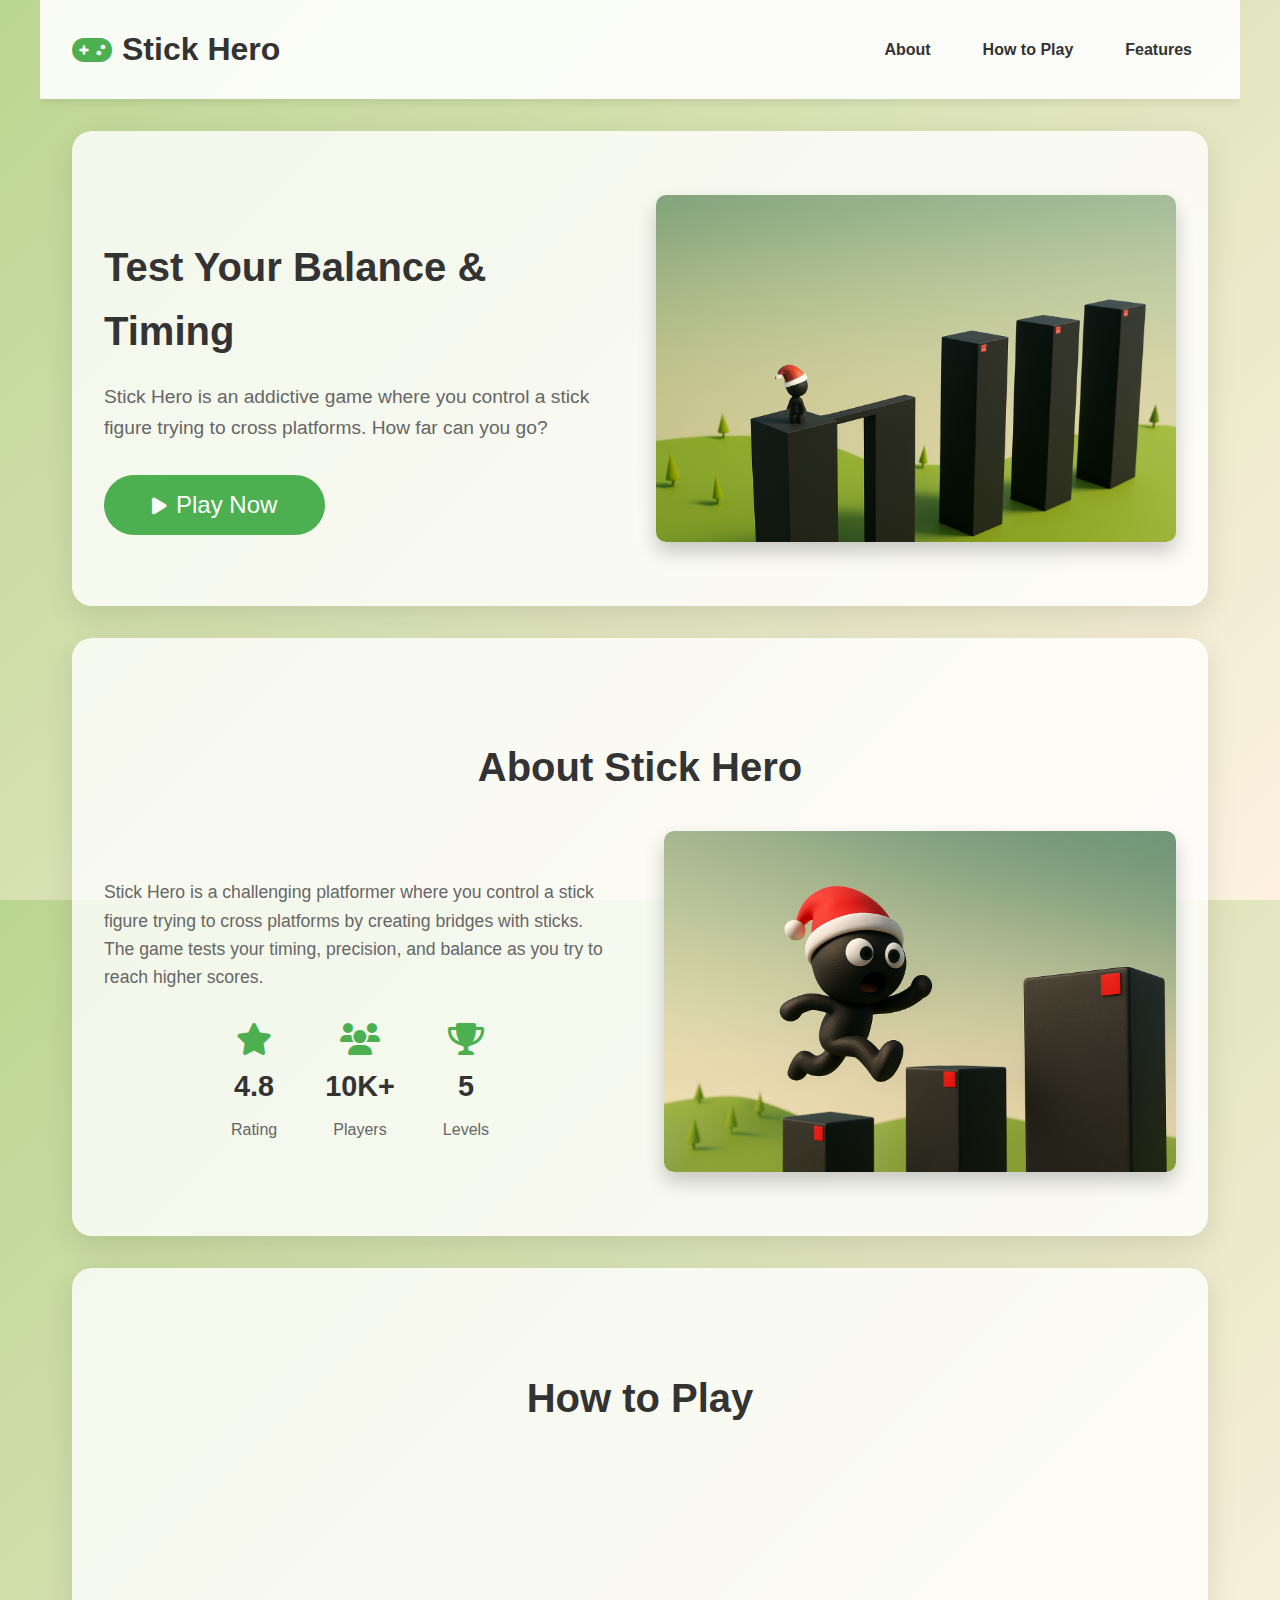
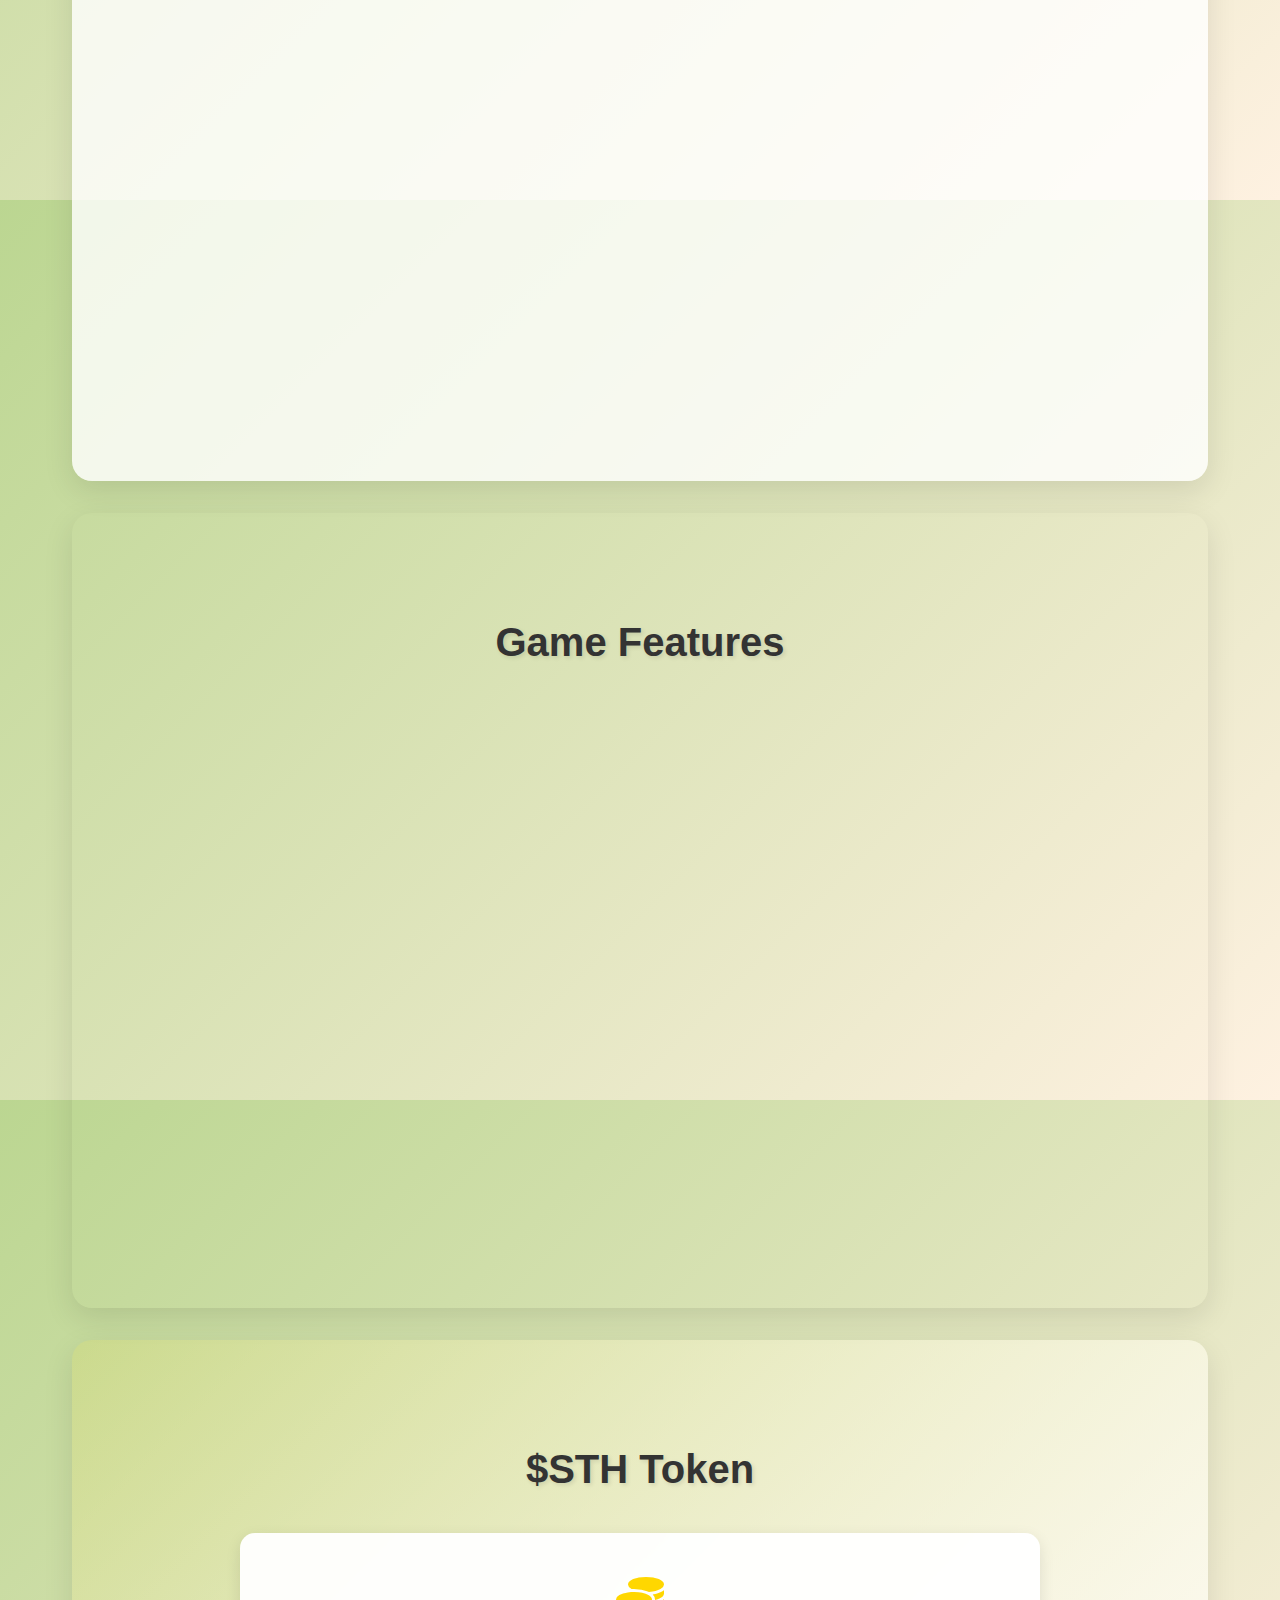
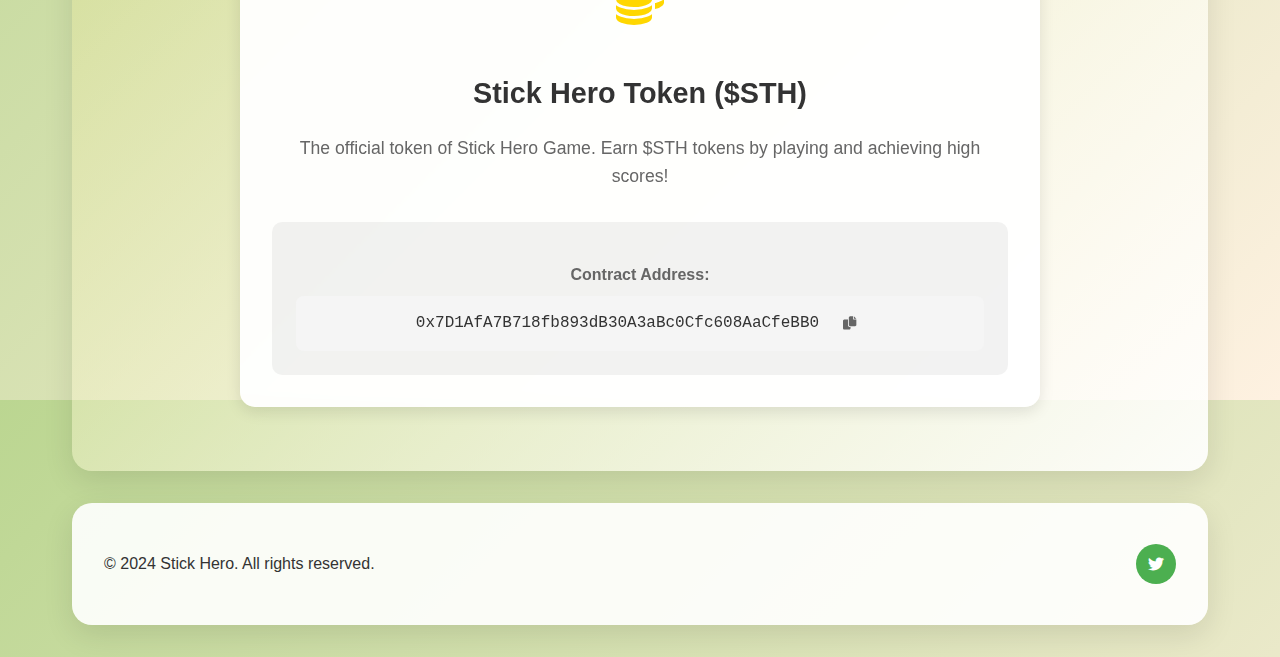
==== index.html @ daa352b5 "first commit" ====
<!DOCTYPE html>
<html lang="en">
<head>
    <meta charset="UTF-8">
    <meta name="viewport" content="width=device-width, initial-scale=1.0">
    <title>Stick Hero Game</title>
    <link rel="stylesheet" href="styles.css">
    <link rel="stylesheet" href="https://cdnjs.cloudflare.com/ajax/libs/font-awesome/6.0.0-beta3/css/all.min.css">
</head>
<body>
    <div class="landing-container">
        <header class="game-header">
            <div class="logo">
                <i class="fas fa-gamepad"></i>
                <h1>Stick Hero</h1>
            </div>
            <nav class="main-nav">
                <a href="#about" class="nav-link">About</a>
                <a href="#how-to-play" class="nav-link">How to Play</a>
                <a href="#features" class="nav-link">Features</a>
            </nav>
        </header>

        <section class="hero-section">
            <div class="hero-content">
                <h2>Test Your Balance & Timing</h2>
                <p>Stick Hero is an addictive game where you control a stick figure trying to cross platforms. How far can you go?</p>
                <button id="start-game" class="play-button">
                    <i class="fas fa-play"></i> Play Now
                </button>
            </div>
            <div class="hero-image">
                <img src="ChatGPT Image Apr 5, 2025 at 10_24_57 AM.png" alt="Stick Hero Game Preview">
            </div>
        </section>

        <section id="about" class="about-section">
            <h2>About Stick Hero</h2>
            <div class="about-content">
                <div class="about-text">
                    <p>Stick Hero is a challenging platformer where you control a stick figure trying to cross platforms by creating bridges with sticks. The game tests your timing, precision, and balance as you try to reach higher scores.</p>
                    <div class="stats-container">
                        <div class="stat-item">
                            <i class="fas fa-star"></i>
                            <span class="stat-value">4.8</span>
                            <span class="stat-label">Rating</span>
                        </div>
                        <div class="stat-item">
                            <i class="fas fa-users"></i>
                            <span class="stat-value">10K+</span>
                            <span class="stat-label">Players</span>
                        </div>
                        <div class="stat-item">
                            <i class="fas fa-trophy"></i>
                            <span class="stat-value">5</span>
                            <span class="stat-label">Levels</span>
                        </div>
                    </div>
                </div>
                <div class="about-image">
                    <img src="ChatGPT Image Apr 5, 2025 at 10_31_56 AM.png" alt="Stick Hero Game Action">
                </div>
            </div>
        </section>

        <section id="how-to-play" class="how-to-play-section">
            <h2>How to Play</h2>
            <div class="instructions-container">
                <div class="instruction-card">
                    <div class="instruction-icon"><i class="fas fa-mouse-pointer"></i></div>
                    <h3>Hold to Stretch</h3>
                    <p>Press and hold the mouse button to stretch out a stick</p>
                </div>
                <div class="instruction-card">
                    <div class="instruction-icon"><i class="fas fa-mouse-pointer"></i></div>
                    <h3>Release to Fall</h3>
                    <p>Release the mouse button to make the stick fall</p>
                </div>
                <div class="instruction-card">
                    <div class="instruction-icon"><i class="fas fa-bullseye"></i></div>
                    <h3>Land Perfectly</h3>
                    <p>Land in the red area for double points!</p>
                </div>
                <div class="instruction-card">
                    <div class="instruction-icon"><i class="fas fa-exclamation-triangle"></i></div>
                    <h3>Don't Fall</h3>
                    <p>Avoid falling off the platforms</p>
                </div>
            </div>
        </section>

        <section id="features" class="features-section">
            <h2>Game Features</h2>
            <div class="features-container">
                <div class="feature-item">
                    <i class="fas fa-chart-line"></i>
                    <h3>Progressive Difficulty</h3>
                    <p>The game gets harder as you score higher</p>
                </div>
                <div class="feature-item">
                    <i class="fas fa-trophy"></i>
                    <h3>High Score System</h3>
                    <p>Track your best performance</p>
                </div>
                <div class="feature-item">
                    <i class="fas fa-coins"></i>
                    <h3>Earn Coins</h3>
                    <p>Collect coins while playing to unlock rewards</p>
                </div>
                <div class="feature-item">
                    <i class="fas fa-volume-up"></i>
                    <h3>Sound Effects</h3>
                    <p>Immersive audio experience</p>
                </div>
                <div class="feature-item">
                    <i class="fas fa-mobile-alt"></i>
                    <h3>Responsive Design</h3>
                    <p>Play on any device</p>
                </div>
            </div>
        </section>

        <section id="token" class="token-section">
            <h2>$STH Token</h2>
            <div class="token-container">
                <div class="token-info">
                    <div class="token-icon">
                        <i class="fas fa-coins"></i>
                    </div>
                    <h3>Stick Hero Token ($STH)</h3>
                    <p class="token-description">The official token of Stick Hero Game. Earn $STH tokens by playing and achieving high scores!</p>
                    <div class="contract-address">
                        <p>Contract Address:</p>
                        <div class="address-container">
                            <code>0x7D1AfA7B718fb893dB30A3aBc0Cfc608AaCfeBB0</code>
                            <button class="copy-button" onclick="copyAddress()">
                                <i class="fas fa-copy"></i>
                            </button>
                        </div>
                    </div>
                </div>
            </div>
        </section>

        <footer class="game-footer">
            <div class="footer-content">
                <p>&copy; 2024 Stick Hero. All rights reserved.</p>
                <div class="social-links">
                    <a href="https://twitter.com" class="social-link" target="_blank">
                        <i class="fab fa-twitter"></i>
                    </a>
                </div>
            </div>
        </footer>
    </div>
    <script src="landing.js"></script>
</body>
</html>
---- styles.css ----
/* Global Styles */
html, body {
    height: 100%;
    margin: 0;
    font-family: "Segoe UI", Tahoma, Geneva, Verdana, sans-serif;
    scroll-behavior: smooth;
}

body {
    background: linear-gradient(135deg, #BBD691 0%, #FEF1E1 100%);
    cursor: pointer;
    color: #333;
    line-height: 1.6;
}

/* Landing Page Styles */
.landing-container {
    max-width: 1200px;
    margin: 0 auto;
    padding: 0;
    overflow: hidden;
}

/* Header Styles */
.game-header {
    display: flex;
    justify-content: space-between;
    align-items: center;
    padding: 1.5rem 2rem;
    background-color: rgba(255, 255, 255, 0.9);
    box-shadow: 0 2px 10px rgba(0, 0, 0, 0.1);
    position: sticky;
    top: 0;
    z-index: 100;
}

.logo {
    display: flex;
    align-items: center;
    gap: 10px;
}

.logo i {
    font-size: 2rem;
    color: #4CAF50;
}

.logo h1 {
    font-size: 2rem;
    margin: 0;
    color: #333;
}

.main-nav {
    display: flex;
    gap: 20px;
}

.nav-link {
    color: #333;
    text-decoration: none;
    font-weight: 600;
    padding: 0.5rem 1rem;
    border-radius: 5px;
    transition: all 0.3s ease;
}

.nav-link:hover {
    background-color: #4CAF50;
    color: white;
}

/* Hero Section */
.hero-section {
    display: flex;
    align-items: center;
    justify-content: space-between;
    padding: 4rem 2rem;
    background-color: rgba(255, 255, 255, 0.8);
    margin: 2rem;
    border-radius: 20px;
    box-shadow: 0 10px 30px rgba(0, 0, 0, 0.1);
}

.hero-content {
    flex: 1;
    padding-right: 2rem;
}

.hero-images {
    flex: 1;
    display: flex;
    gap: 1rem;
    justify-content: center;
    align-items: center;
}

.hero-image {
    flex: 1;
    display: flex;
    justify-content: center;
    align-items: center;
    transition: transform 0.3s ease;
}

.hero-image img {
    max-width: 100%;
    height: auto;
    border-radius: 10px;
    box-shadow: 0 10px 20px rgba(0, 0, 0, 0.2);
    transition: transform 0.3s ease;
}

.hero-image:hover img {
    transform: scale(1.05);
}

.hero-content h2 {
    font-size: 2.5rem;
    margin-bottom: 1rem;
    color: #333;
}

.hero-content p {
    font-size: 1.2rem;
    margin-bottom: 2rem;
    color: #666;
}

/* About Section */
.about-section {
    padding: 4rem 2rem;
    background-color: rgba(255, 255, 255, 0.8);
    margin: 2rem;
    border-radius: 20px;
    box-shadow: 0 10px 30px rgba(0, 0, 0, 0.1);
}

.about-section h2 {
    font-size: 2.5rem;
    margin-bottom: 2rem;
    text-align: center;
    color: #333;
}

.about-content {
    display: flex;
    align-items: center;
    gap: 3rem;
    max-width: 1200px;
    margin: 0 auto;
}

.about-text {
    flex: 1;
}

.about-text p {
    font-size: 1.1rem;
    color: #666;
    margin-bottom: 2rem;
    line-height: 1.6;
}

.about-image {
    flex: 1;
    display: flex;
    justify-content: center;
    align-items: center;
}

.about-image img {
    max-width: 100%;
    height: auto;
    border-radius: 10px;
    box-shadow: 0 10px 20px rgba(0, 0, 0, 0.2);
    transition: transform 0.3s ease;
}

.about-image img:hover {
    transform: scale(1.05);
}

.stats-container {
    display: flex;
    justify-content: center;
    gap: 3rem;
    margin-top: 2rem;
}

.stat-item {
    display: flex;
    flex-direction: column;
    align-items: center;
    gap: 0.5rem;
}

.stat-item i {
    font-size: 2rem;
    color: #4CAF50;
}

.stat-value {
    font-size: 1.8rem;
    font-weight: bold;
    color: #333;
}

.stat-label {
    font-size: 1rem;
    color: #666;
}

/* How to Play Section */
.how-to-play-section {
    padding: 4rem 2rem;
    background-color: rgba(255, 255, 255, 0.8);
    margin: 2rem;
    border-radius: 20px;
    box-shadow: 0 10px 30px rgba(0, 0, 0, 0.1);
}

.how-to-play-section h2 {
    font-size: 2.5rem;
    margin-bottom: 2rem;
    text-align: center;
    color: #333;
}

.instructions-container {
    display: grid;
    grid-template-columns: repeat(auto-fit, minmax(250px, 1fr));
    gap: 2rem;
}

.instruction-card {
    background-color: white;
    padding: 2rem;
    border-radius: 15px;
    box-shadow: 0 5px 15px rgba(0, 0, 0, 0.1);
    text-align: center;
    transition: transform 0.3s ease;
}

.instruction-card:hover {
    transform: translateY(-10px);
}

.instruction-icon {
    width: 70px;
    height: 70px;
    background-color: #4CAF50;
    border-radius: 50%;
    display: flex;
    justify-content: center;
    align-items: center;
    margin: 0 auto 1.5rem;
}

.instruction-icon i {
    font-size: 1.8rem;
    color: white;
}

.instruction-card h3 {
    font-size: 1.3rem;
    margin-bottom: 1rem;
    color: #333;
}

.instruction-card p {
    color: #666;
}

/* Features Section */
.features-section {
    padding: 4rem 2rem;
    background: linear-gradient(rgba(255, 255, 255, 0.9), rgba(255, 255, 255, 0.9)),
                url('ChatGPT Image Apr 5, 2025 at 10_43_44 AM.png');
    background-size: cover;
    background-position: center;
    background-attachment: fixed;
    margin: 2rem;
    border-radius: 20px;
    box-shadow: 0 10px 30px rgba(0, 0, 0, 0.1);
}

.features-section h2 {
    font-size: 2.5rem;
    margin-bottom: 2rem;
    text-align: center;
    color: #333;
    text-shadow: 2px 2px 4px rgba(0, 0, 0, 0.1);
}

.features-container {
    display: grid;
    grid-template-columns: repeat(auto-fit, minmax(250px, 1fr));
    gap: 2rem;
    position: relative;
    z-index: 1;
}

.feature-item {
    background-color: rgba(255, 255, 255, 0.95);
    padding: 2rem;
    border-radius: 15px;
    text-align: center;
    box-shadow: 0 5px 15px rgba(0, 0, 0, 0.1);
    transition: transform 0.3s ease, box-shadow 0.3s ease;
    backdrop-filter: blur(5px);
}

.feature-item i {
    font-size: 2.5rem;
    color: #ff4444;
    margin-bottom: 1rem;
}

.feature-item h3 {
    font-size: 1.5rem;
    margin-bottom: 1rem;
    color: #333;
}

.feature-item p {
    color: #666;
    margin-bottom: 1rem;
}

.feature-image {
    margin-top: 1rem;
    border-radius: 10px;
    overflow: hidden;
    box-shadow: 0 5px 15px rgba(0, 0, 0, 0.2);
}

.feature-image img {
    width: 100%;
    height: auto;
    display: block;
    transition: transform 0.3s ease;
}

.feature-item:hover .feature-image img {
    transform: scale(1.05);
}

.feature-item:hover {
    transform: translateY(-5px);
    box-shadow: 0 8px 25px rgba(0, 0, 0, 0.15);
}

/* Footer */
.game-footer {
    background-color: rgba(255, 255, 255, 0.9);
    padding: 2rem;
    margin: 2rem;
    border-radius: 20px;
    box-shadow: 0 10px 30px rgba(0, 0, 0, 0.1);
}

.footer-content {
    display: flex;
    justify-content: space-between;
    align-items: center;
}

.social-links {
    display: flex;
    gap: 1rem;
}

.social-link {
    width: 40px;
    height: 40px;
    background-color: #4CAF50;
    border-radius: 50%;
    display: flex;
    justify-content: center;
    align-items: center;
    color: white;
    text-decoration: none;
    transition: transform 0.3s ease;
}

.social-link:hover {
    transform: scale(1.1);
}

/* Play Button */
.play-button {
    padding: 1rem 3rem;
    font-size: 1.5rem;
    background: #4CAF50;
    color: white;
    border: none;
    border-radius: 50px;
    cursor: pointer;
    transition: transform 0.2s, background 0.2s;
    display: flex;
    align-items: center;
    gap: 10px;
}

.play-button:hover {
    transform: scale(1.05);
    background: #45a049;
}

.play-button i {
    font-size: 1.2rem;
}

/* Game Page Styles */
.container {
    display: flex;
    justify-content: center;
    align-items: center;
    height: 100%;
}

.score-container {
    position: absolute;
    top: 30px;
    right: 30px;
    text-align: right;
}

#score {
    font-size: 2em;
    font-weight: 900;
    color: #333;
}

.high-score {
    font-size: 1em;
    color: #666;
    margin-top: 5px;
}

#high-score {
    font-weight: bold;
    color: #4CAF50;
}

.difficulty {
    font-size: 1em;
    color: #666;
    margin-top: 5px;
}

#difficulty-level {
    font-weight: bold;
    color: #ff4444;
}

#introduction {
    width: 200px;
    height: 150px;
    position: absolute;
    font-weight: 600;
    font-size: 0.8em;
    text-align: center;
    transition: opacity 2s;
    color: #333;
}

#restart {
    width: 120px;
    height: 120px;
    position: absolute;
    border-radius: 50%;
    color: white;
    background-color: #ff4444;
    border: none;
    font-weight: 700;
    font-size: 1.2em;
    display: none;
    cursor: pointer;
    transition: transform 0.2s;
}

#restart:hover {
    transform: scale(1.1);
}

#perfect {
    position: absolute;
    opacity: 0;
    transition: opacity 2s;
    color: #4CAF50;
    font-weight: bold;
    font-size: 1.5em;
}

.controls-info {
    position: absolute;
    bottom: 20px;
    left: 20px;
    background: rgba(255, 255, 255, 0.8);
    padding: 10px 15px;
    border-radius: 10px;
    font-size: 0.9em;
    color: #333;
}

.home-link {
    display: inline-block;
    margin-top: 10px;
    color: #4CAF50;
    text-decoration: none;
    font-weight: bold;
}

.home-link:hover {
    text-decoration: underline;
}

#mute-button {
    position: absolute;
    top: 20px;
    left: 20px;
    background: rgba(255, 255, 255, 0.8);
    border: none;
    border-radius: 50%;
    width: 40px;
    height: 40px;
    font-size: 20px;
    cursor: pointer;
    transition: transform 0.2s;
    z-index: 100;
}

#mute-button:hover {
    transform: scale(1.1);
}

/* Responsive Design */
@media (max-width: 992px) {
    .hero-section {
        flex-direction: column;
        text-align: center;
    }
    
    .hero-content {
        padding-right: 0;
        margin-bottom: 2rem;
    }
    
    .hero-images {
        flex-direction: column;
        width: 100%;
    }
    
    .hero-image {
        width: 100%;
        margin-bottom: 1rem;
    }
    
    .stats-container {
        flex-wrap: wrap;
    }
    
    .about-content {
        flex-direction: column;
        text-align: center;
    }
    
    .about-text {
        margin-bottom: 2rem;
    }
    
    .about-image {
        width: 100%;
    }
}

@media (max-width: 768px) {
    .game-header {
        flex-direction: column;
        gap: 1rem;
    }
    
    .main-nav {
        width: 100%;
        justify-content: center;
    }
    
    .hero-content h2 {
        font-size: 2rem;
    }
    
    .about-section h2,
    .how-to-play-section h2,
    .features-section h2 {
        font-size: 2rem;
    }
    
    .footer-content {
        flex-direction: column;
        gap: 1rem;
        text-align: center;
    }
    
    .play-button {
        padding: 0.8rem 2rem;
        font-size: 1.2rem;
    }
}

/* Animations */
@keyframes fadeInUp {
    from {
        opacity: 0;
        transform: translateY(20px);
    }
    to {
        opacity: 1;
        transform: translateY(0);
    }
}

.animate-in {
    opacity: 0;
    animation: fadeInUp 0.6s ease forwards;
}

/* Hero image parallax */
.hero-image {
    transition: transform 0.3s ease-out;
}

/* Play button hover effect */
#start-game {
    transition: all 0.3s ease;
}

#start-game:hover {
    transform: scale(1.05);
    box-shadow: 0 5px 15px rgba(0, 0, 0, 0.3);
}

/* Navigation link hover effect */
.nav-link {
    position: relative;
    transition: color 0.3s ease;
}

.nav-link::after {
    content: '';
    position: absolute;
    width: 0;
    height: 2px;
    bottom: -2px;
    left: 0;
    background-color: #ff4444;
    transition: width 0.3s ease;
}

.nav-link:hover::after {
    width: 100%;
}

/* Feature item hover effect */
.feature-item {
    transition: transform 0.3s ease, box-shadow 0.3s ease;
}

.feature-item:hover {
    transform: translateY(-5px);
    box-shadow: 0 5px 15px rgba(0, 0, 0, 0.1);
}

/* Instruction card hover effect */
.instruction-card {
    transition: transform 0.3s ease, box-shadow 0.3s ease;
}

.instruction-card:hover {
    transform: translateY(-5px);
    box-shadow: 0 5px 15px rgba(0, 0, 0, 0.1);
}

.coins {
    font-size: 1em;
    color: #666;
    margin-top: 5px;
    display: flex;
    align-items: center;
    gap: 5px;
}

.coins i {
    color: #ffd700;
}

#coins {
    font-weight: bold;
    color: #ffd700;
}

/* Coin animation */
@keyframes coinCollect {
    0% {
        transform: scale(1);
    }
    50% {
        transform: scale(1.2);
    }
    100% {
        transform: scale(1);
    }
}

.coin-collected {
    animation: coinCollect 0.5s ease;
}

/* Token Section */
.token-section {
    padding: 4rem 2rem;
    background: linear-gradient(135deg, rgba(255, 215, 0, 0.1), rgba(255, 255, 255, 0.9));
    margin: 2rem;
    border-radius: 20px;
    box-shadow: 0 10px 30px rgba(0, 0, 0, 0.1);
}

.token-section h2 {
    font-size: 2.5rem;
    margin-bottom: 2rem;
    text-align: center;
    color: #333;
    text-shadow: 2px 2px 4px rgba(0, 0, 0, 0.1);
}

.token-container {
    max-width: 800px;
    margin: 0 auto;
}

.token-info {
    background-color: rgba(255, 255, 255, 0.95);
    padding: 2rem;
    border-radius: 15px;
    text-align: center;
    box-shadow: 0 5px 15px rgba(0, 0, 0, 0.1);
    backdrop-filter: blur(5px);
}

.token-icon {
    font-size: 3rem;
    color: #ffd700;
    margin-bottom: 1rem;
    animation: shine 2s infinite;
}

.token-info h3 {
    font-size: 1.8rem;
    color: #333;
    margin-bottom: 1rem;
}

.token-description {
    color: #666;
    margin-bottom: 2rem;
    font-size: 1.1rem;
    line-height: 1.6;
}

.contract-address {
    background-color: rgba(0, 0, 0, 0.05);
    padding: 1.5rem;
    border-radius: 10px;
    margin-top: 1rem;
}

.contract-address p {
    color: #666;
    margin-bottom: 0.5rem;
    font-weight: bold;
}

.address-container {
    display: flex;
    align-items: center;
    justify-content: center;
    gap: 1rem;
    background-color: #f5f5f5;
    padding: 0.75rem;
    border-radius: 8px;
    margin-top: 0.5rem;
}

.address-container code {
    font-family: monospace;
    color: #333;
    font-size: 1rem;
    word-break: break-all;
}

.copy-button {
    background: none;
    border: none;
    color: #666;
    cursor: pointer;
    padding: 0.5rem;
    border-radius: 5px;
    transition: all 0.3s ease;
}

.copy-button:hover {
    color: #333;
    background-color: rgba(0, 0, 0, 0.1);
}

@keyframes shine {
    0% {
        opacity: 1;
    }
    50% {
        opacity: 0.7;
    }
    100% {
        opacity: 1;
    }
}

/* Add this to your existing media queries */
@media (max-width: 768px) {
    .token-section {
        padding: 2rem 1rem;
    }
    
    .token-info h3 {
        font-size: 1.5rem;
    }
    
    .address-container {
        flex-direction: column;
        gap: 0.5rem;
    }
    
    .address-container code {
        font-size: 0.9rem;
    }
}
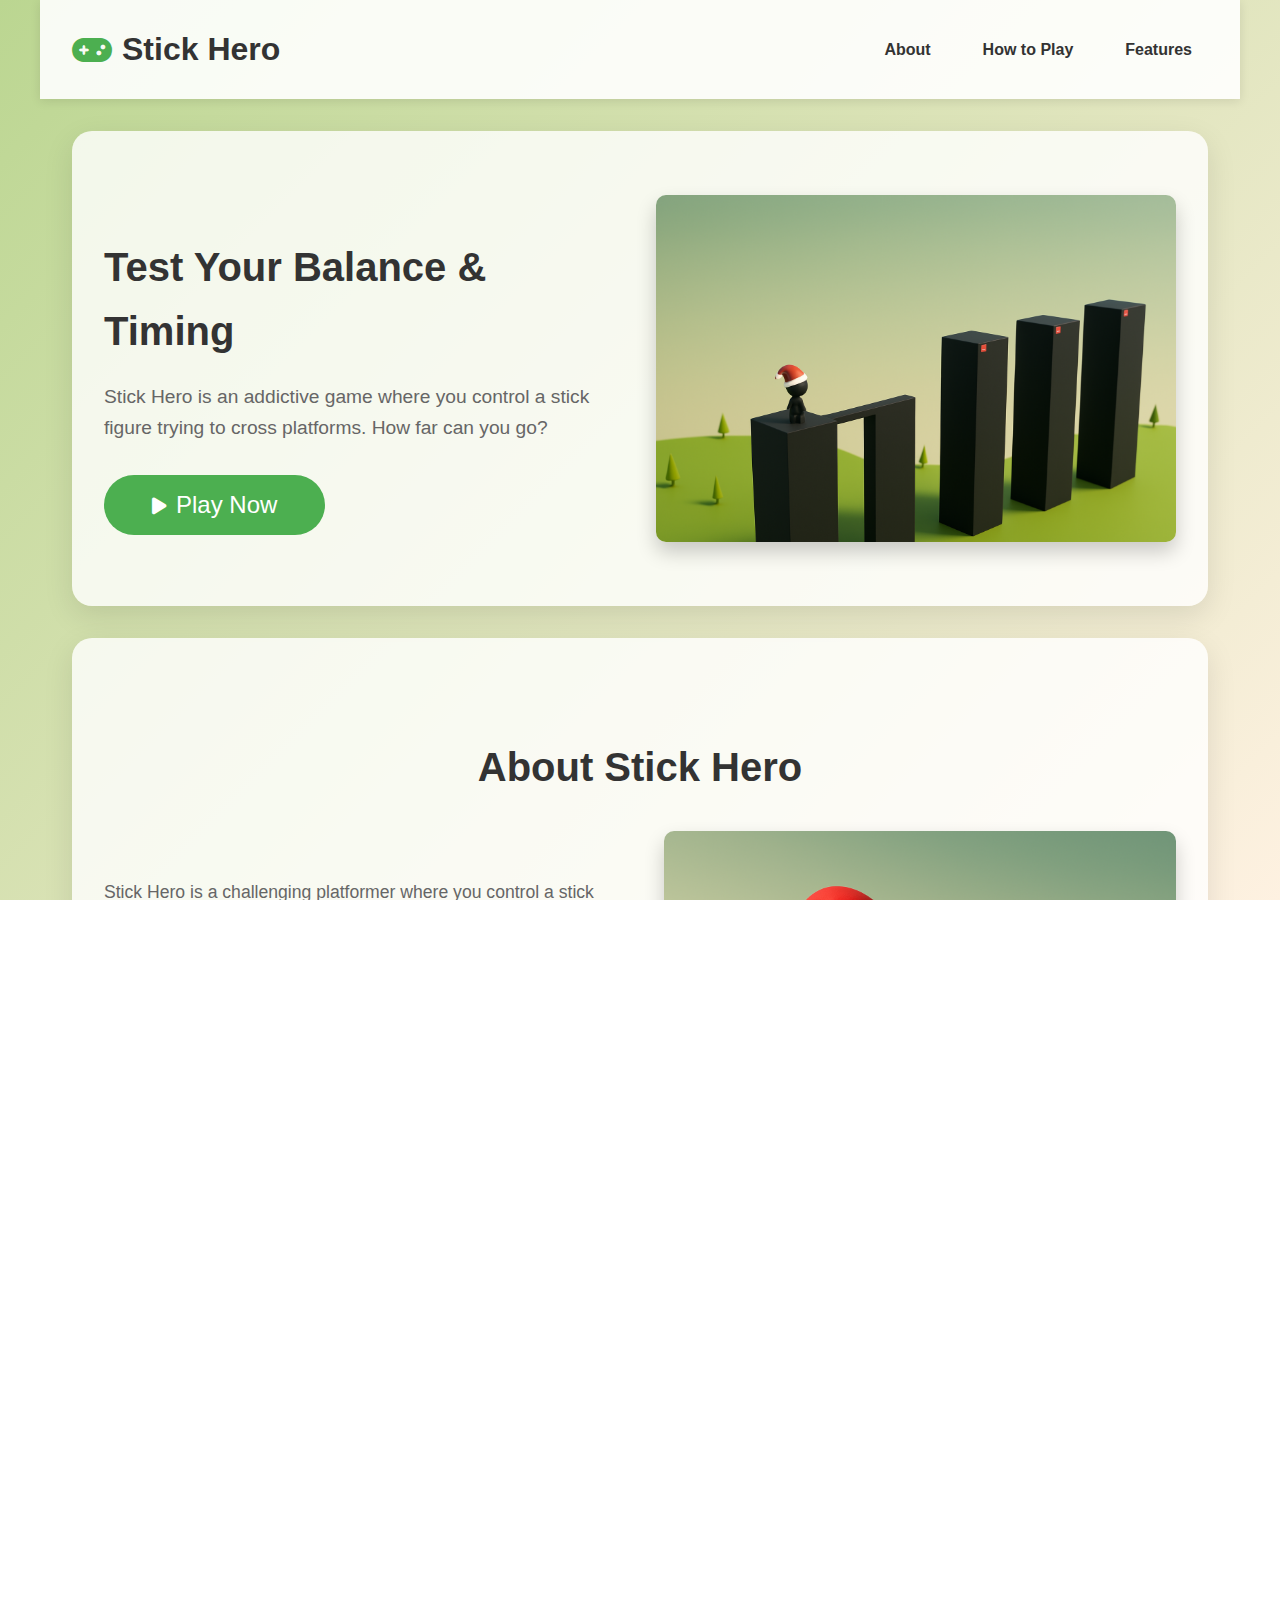
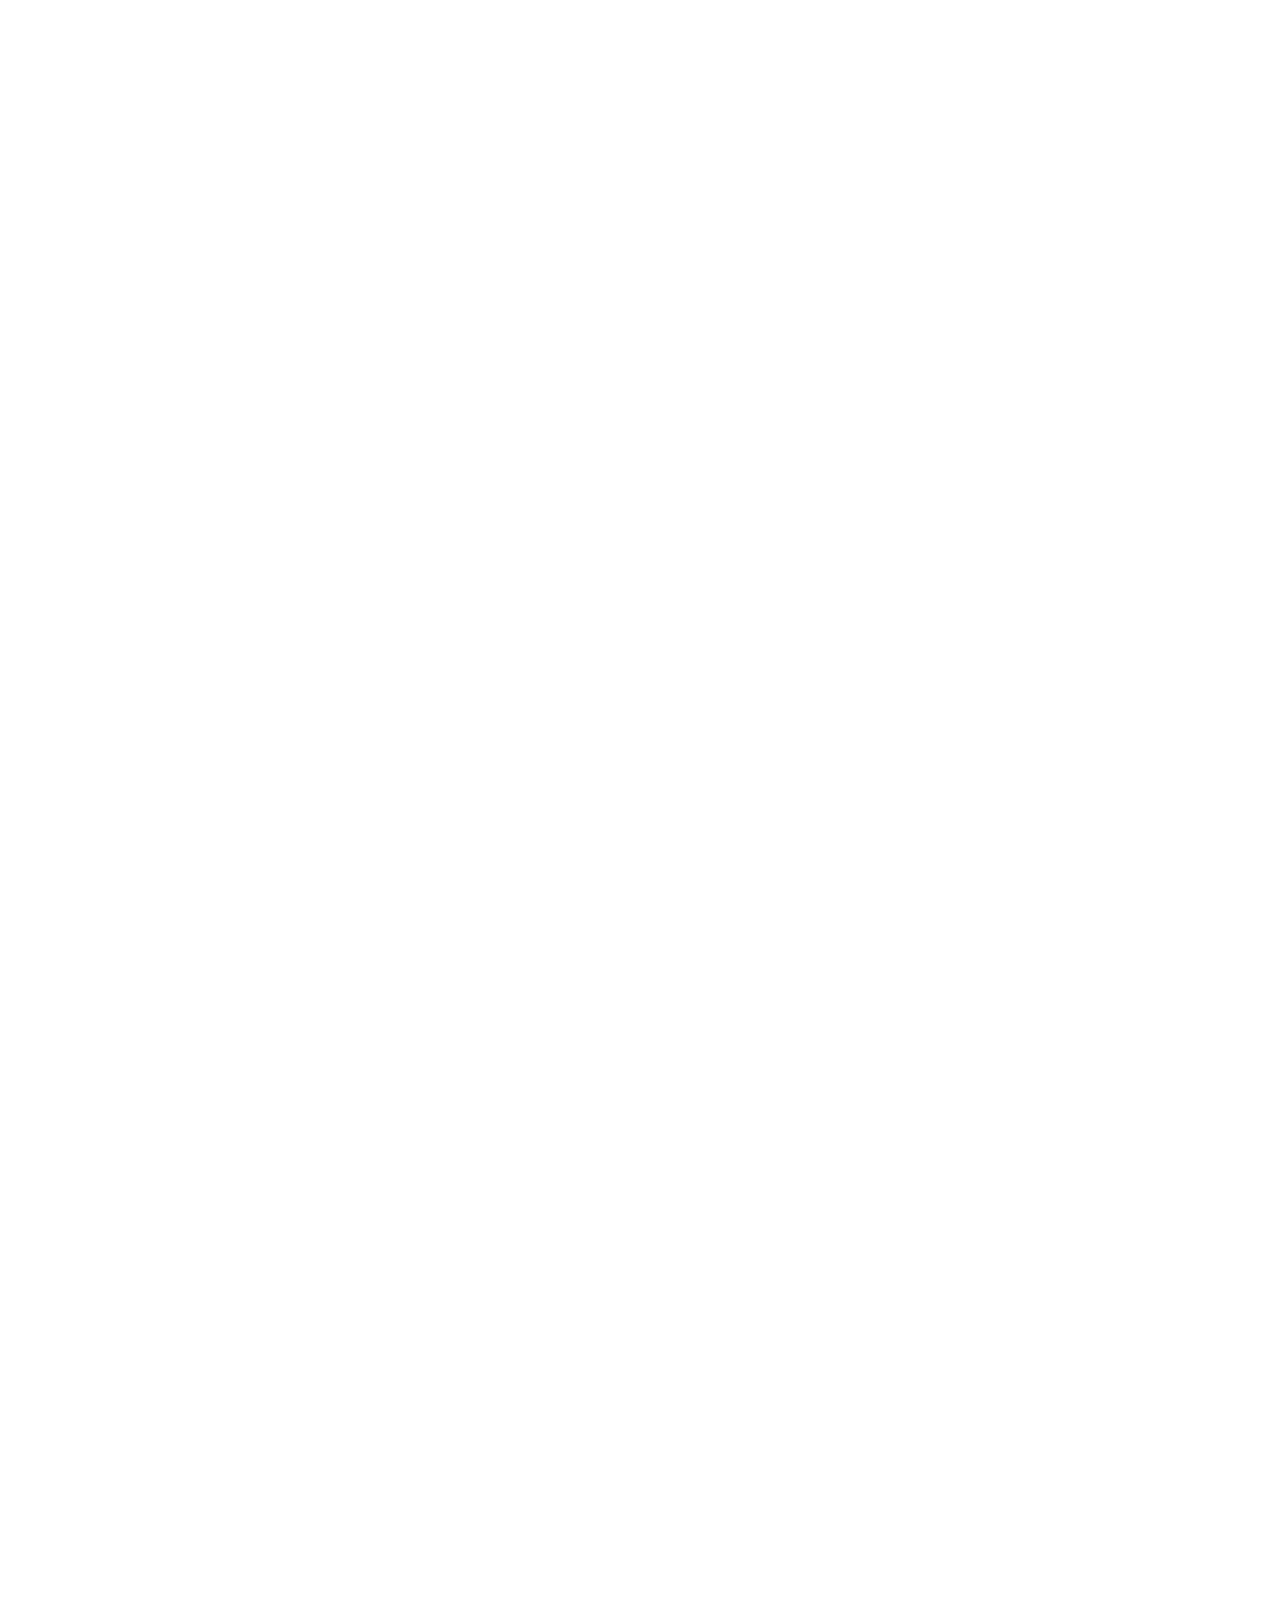
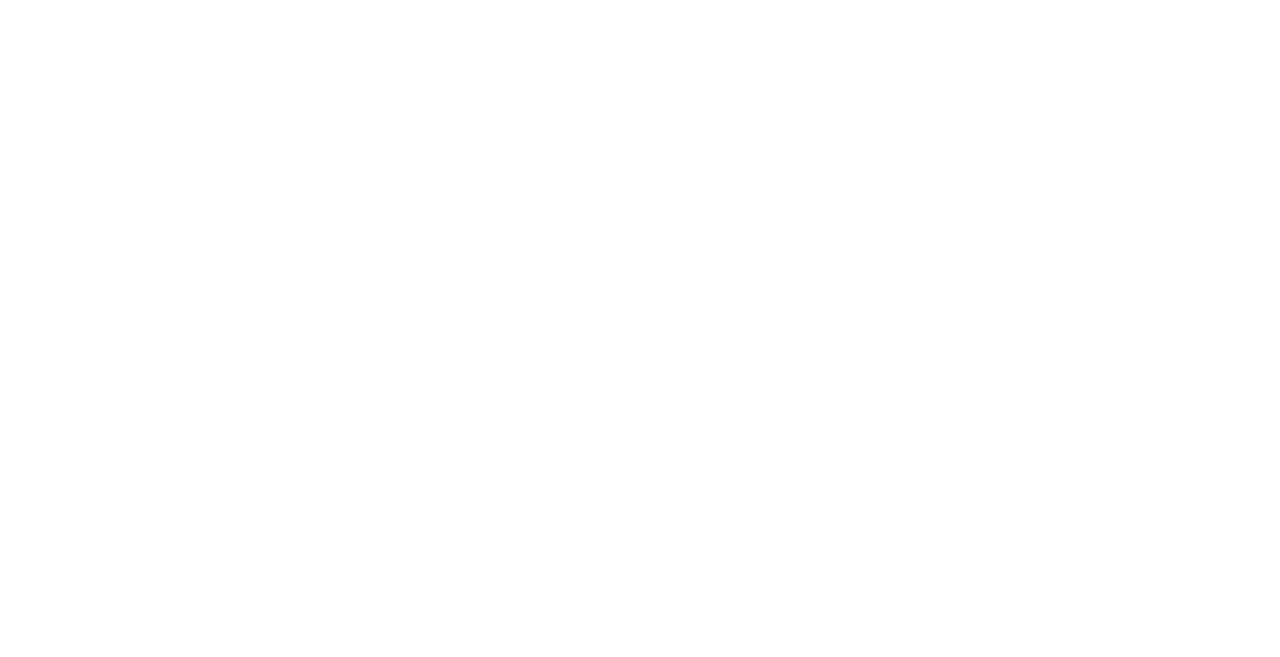
==== commit 29a1dd4c: "Implement mobile menu functionality: added toggle button and event listeners in JavaScript, updated " ====
--- a/index.html
+++ b/index.html
@@ -2,7 +2,9 @@
 <html lang="en">
 <head>
     <meta charset="UTF-8">
-    <meta name="viewport" content="width=device-width, initial-scale=1.0">
+    <meta name="viewport" content="width=device-width, initial-scale=1.0, maximum-scale=1.0, user-scalable=no">
+    <meta name="apple-mobile-web-app-capable" content="yes">
+    <meta name="mobile-web-app-capable" content="yes">
     <title>Stick Hero Game</title>
     <link rel="stylesheet" href="styles.css">
     <link rel="stylesheet" href="https://cdnjs.cloudflare.com/ajax/libs/font-awesome/6.0.0-beta3/css/all.min.css">
@@ -14,6 +16,9 @@
                 <i class="fas fa-gamepad"></i>
                 <h1>Stick Hero</h1>
             </div>
+            <button class="mobile-menu-toggle" aria-label="Toggle menu">
+                <i class="fas fa-bars"></i>
+            </button>
             <nav class="main-nav">
                 <a href="#about" class="nav-link">About</a>
                 <a href="#how-to-play" class="nav-link">How to Play</a>
--- a/styles.css
+++ b/styles.css
@@ -4,6 +4,12 @@
     margin: 0;
     font-family: "Segoe UI", Tahoma, Geneva, Verdana, sans-serif;
     scroll-behavior: smooth;
+    position: fixed;
+    width: 100%;
+    height: 100%;
+    overflow: hidden;
+    touch-action: none;
+    -webkit-overflow-scrolling: none;
 }
 
 body {
@@ -11,13 +17,14 @@
     cursor: pointer;
     color: #333;
     line-height: 1.6;
+    overflow-x: hidden;
 }
 
 /* Landing Page Styles */
 .landing-container {
     max-width: 1200px;
     margin: 0 auto;
-    padding: 0;
+    padding: 0 1rem;
     overflow: hidden;
 }
 
@@ -536,77 +543,145 @@
     transform: scale(1.1);
 }
 
-/* Responsive Design */
-@media (max-width: 992px) {
-    .hero-section {
+/* Mobile Menu Toggle */
+.mobile-menu-toggle {
+    display: none;
+    background: none;
+    border: none;
+    font-size: 1.5rem;
+    color: #333;
+    cursor: pointer;
+    padding: 0.5rem;
+}
+
+@media (max-width: 768px) {
+    .mobile-menu-toggle {
+        display: block;
+    }
+
+    .main-nav {
+        display: none;
+        width: 100%;
+        position: absolute;
+        top: 100%;
+        left: 0;
+        background-color: rgba(255, 255, 255, 0.95);
+        padding: 1rem;
+        box-shadow: 0 4px 6px rgba(0, 0, 0, 0.1);
+    }
+
+    .main-nav.active {
+        display: flex;
         flex-direction: column;
-        text-align: center;
-    }
-    
-    .hero-content {
-        padding-right: 0;
-        margin-bottom: 2rem;
-    }
-    
-    .hero-images {
-        flex-direction: column;
-        width: 100%;
-    }
-    
-    .hero-image {
-        width: 100%;
-        margin-bottom: 1rem;
-    }
-    
-    .stats-container {
-        flex-wrap: wrap;
-    }
-    
-    .about-content {
-        flex-direction: column;
-        text-align: center;
-    }
-    
-    .about-text {
-        margin-bottom: 2rem;
-    }
-    
-    .about-image {
-        width: 100%;
-    }
-}
-
-@media (max-width: 768px) {
+        align-items: center;
+        gap: 1rem;
+    }
+
     .game-header {
-        flex-direction: column;
-        gap: 1rem;
-    }
-    
-    .main-nav {
-        width: 100%;
-        justify-content: center;
-    }
-    
+        position: relative;
+    }
+
+    .landing-container {
+        padding: 0 0.5rem;
+    }
+
+    .hero-section,
+    .about-section,
+    .how-to-play-section,
+    .features-section,
+    .token-section,
+    .game-footer {
+        margin: 1rem;
+        padding: 2rem 1rem;
+    }
+
     .hero-content h2 {
-        font-size: 2rem;
-    }
-    
+        font-size: 1.8rem;
+    }
+
+    .hero-content p {
+        font-size: 1rem;
+    }
+
     .about-section h2,
     .how-to-play-section h2,
-    .features-section h2 {
-        font-size: 2rem;
-    }
-    
-    .footer-content {
+    .features-section h2,
+    .token-section h2 {
+        font-size: 1.8rem;
+    }
+
+    .stats-container {
+        gap: 1.5rem;
+        flex-wrap: wrap;
+        justify-content: center;
+    }
+
+    .stat-item {
+        flex: 0 0 calc(50% - 1.5rem);
+    }
+
+    .instruction-card,
+    .feature-item {
+        padding: 1.5rem;
+    }
+
+    .instruction-icon {
+        width: 50px;
+        height: 50px;
+    }
+
+    .instruction-icon i {
+        font-size: 1.4rem;
+    }
+
+    .token-info {
+        padding: 1.5rem;
+    }
+
+    .address-container {
         flex-direction: column;
-        gap: 1rem;
-        text-align: center;
-    }
-    
+        align-items: center;
+    }
+
+    .address-container code {
+        font-size: 0.8rem;
+        word-break: break-all;
+        max-width: 100%;
+        margin-bottom: 0.5rem;
+    }
+}
+
+@media (max-width: 480px) {
+    .hero-section {
+        padding: 2rem 1rem;
+    }
+
     .play-button {
-        padding: 0.8rem 2rem;
-        font-size: 1.2rem;
-    }
+        padding: 0.8rem 1.5rem;
+        font-size: 1rem;
+    }
+
+    .stat-item {
+        flex: 0 0 100%;
+    }
+
+    .instruction-card,
+    .feature-item {
+        padding: 1rem;
+    }
+
+    .token-info h3 {
+        font-size: 1.4rem;
+    }
+
+    .token-description {
+        font-size: 0.9rem;
+    }
+}
+
+/* Prevent body scroll when mobile menu is open */
+body.menu-open {
+    overflow: hidden;
 }
 
 /* Animations */
@@ -824,24 +899,4 @@
     100% {
         opacity: 1;
     }
-}
-
-/* Add this to your existing media queries */
-@media (max-width: 768px) {
-    .token-section {
-        padding: 2rem 1rem;
-    }
-    
-    .token-info h3 {
-        font-size: 1.5rem;
-    }
-    
-    .address-container {
-        flex-direction: column;
-        gap: 0.5rem;
-    }
-    
-    .address-container code {
-        font-size: 0.9rem;
-    }
 } 